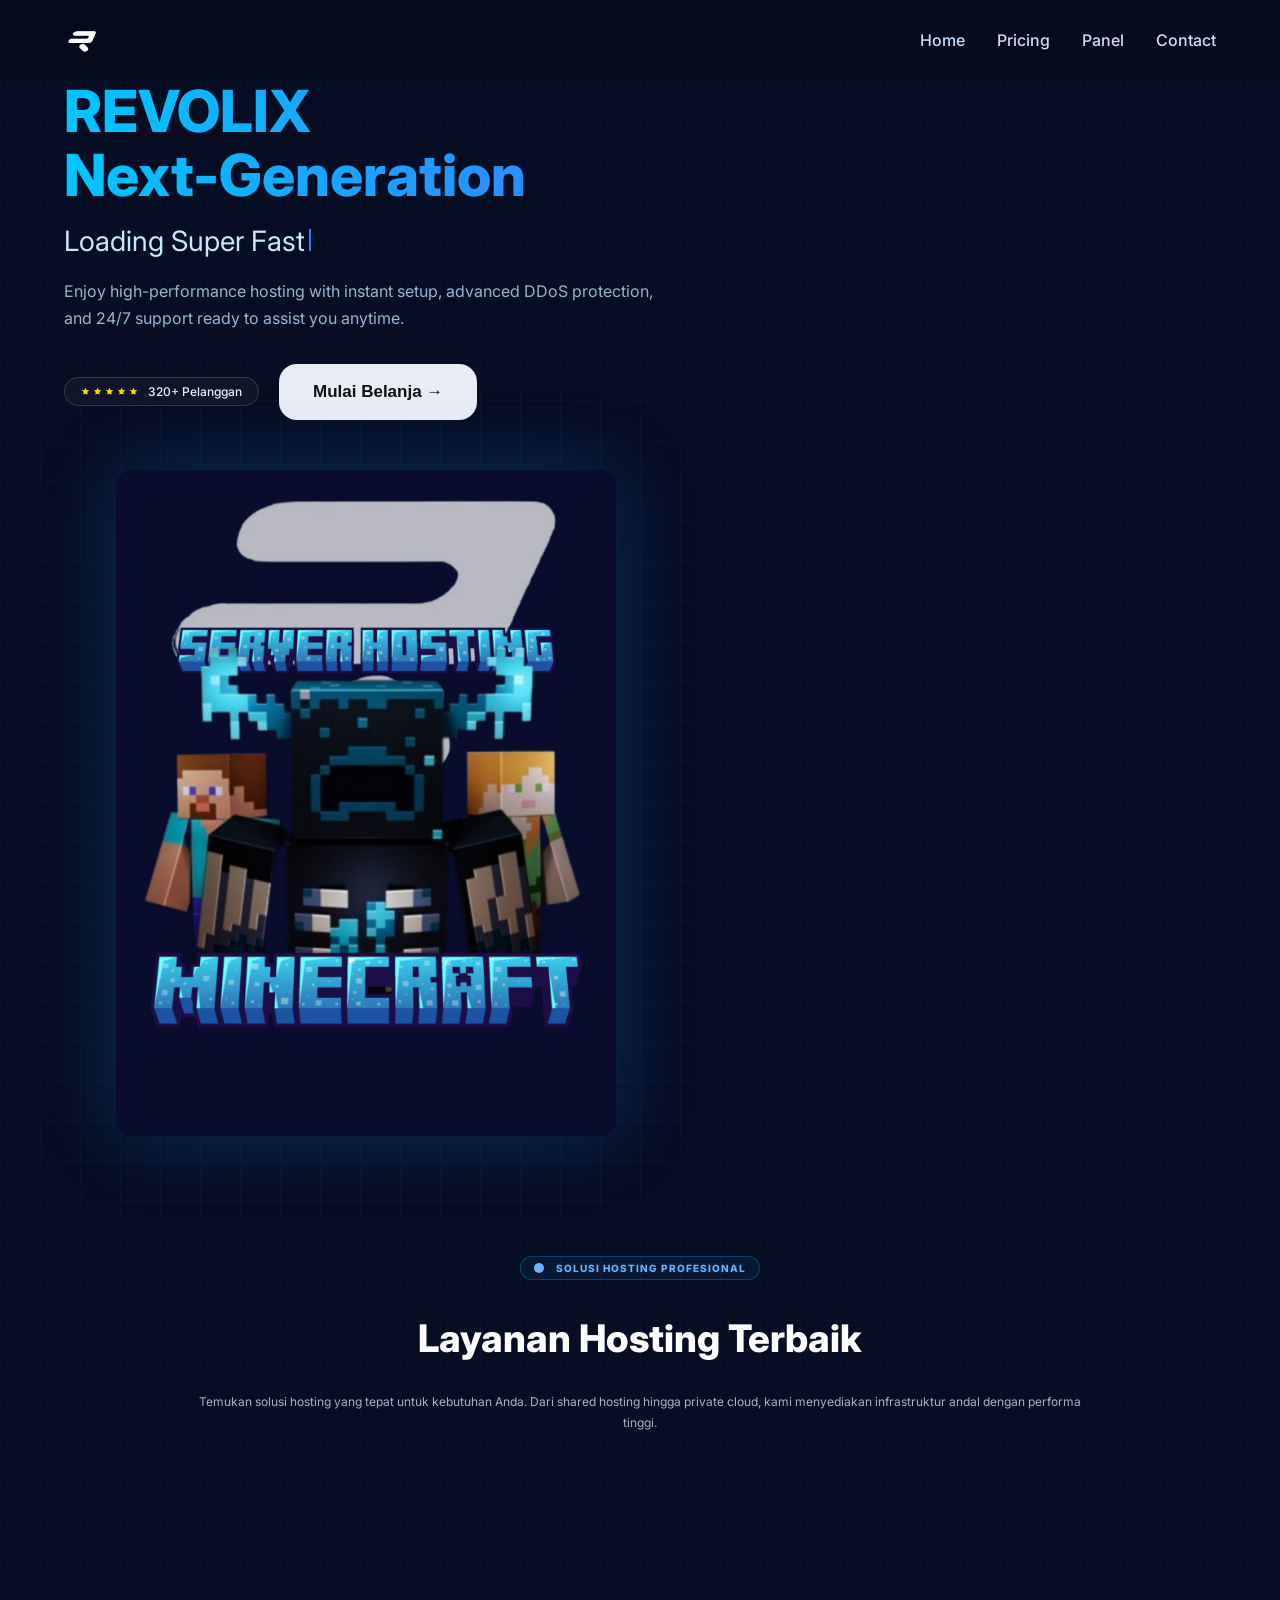
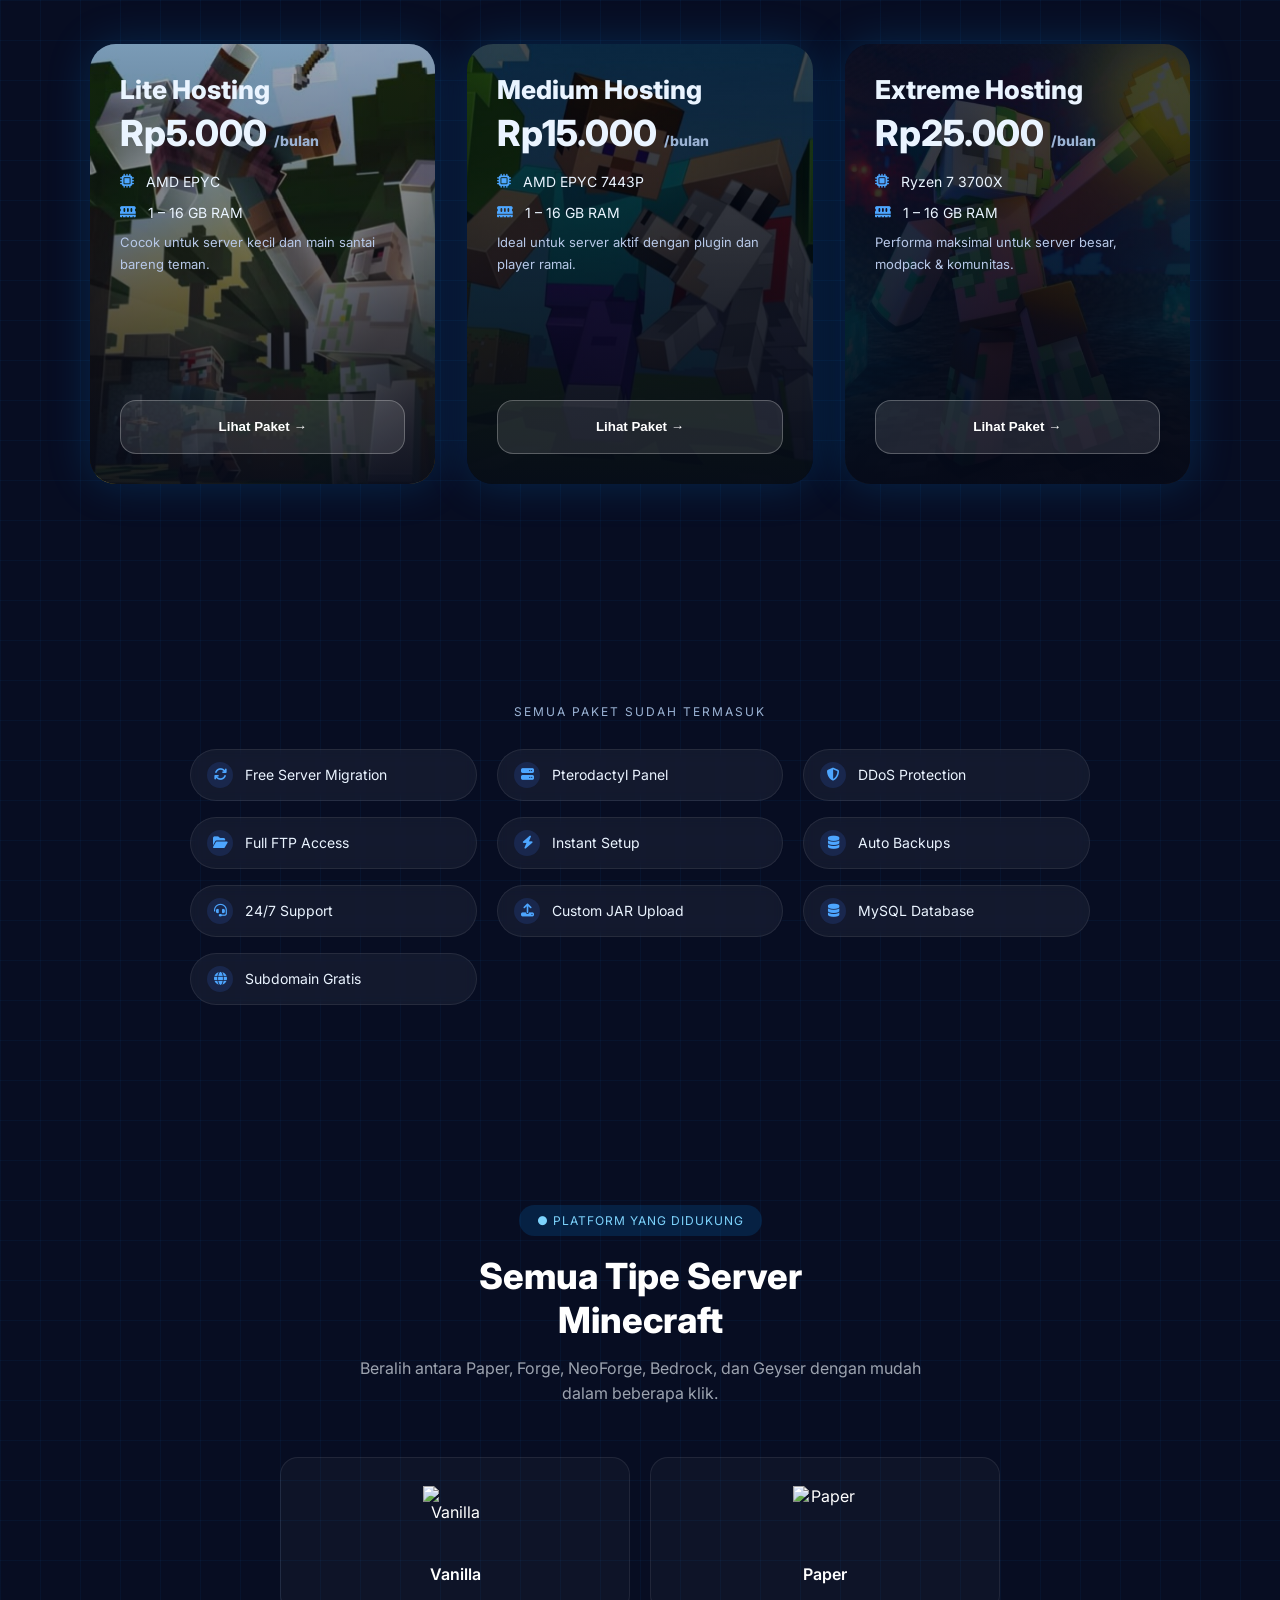
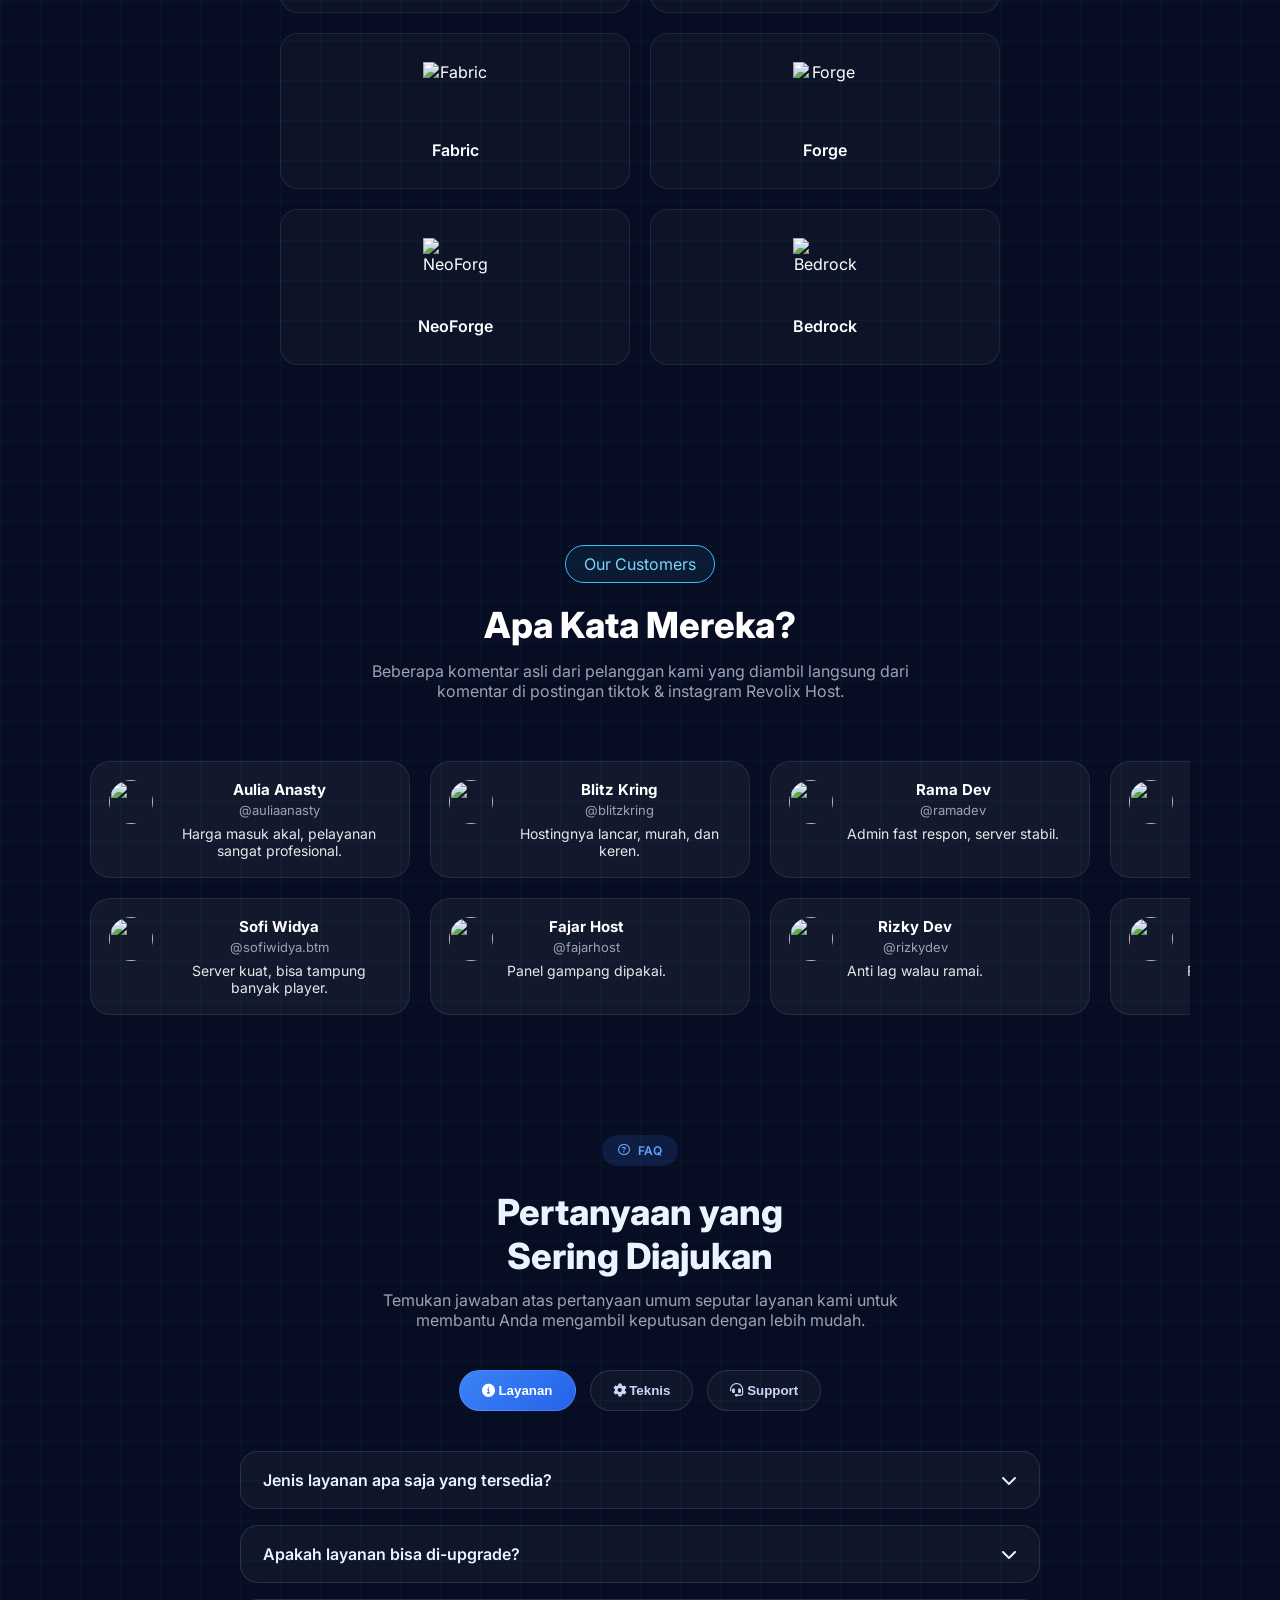
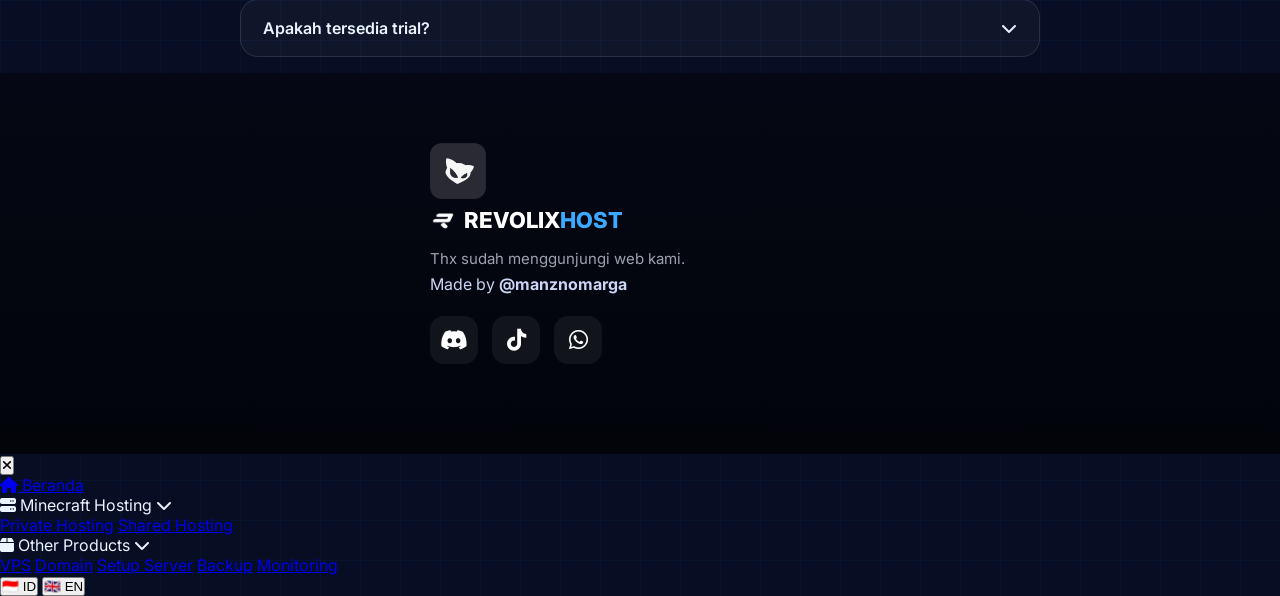
==== index.html @ 64a74cc3 "Rename lobby.html to index.html" ====
<!DOCTYPE html>
<html lang="en">
<head>
<meta charset="UTF-8">
<meta name="viewport" content="width=device-width, initial-scale=1.0">
<title>REVOLIX</title>

<link href="https://fonts.googleapis.com/css2?family=Inter:wght@400;600;700;800&display=swap" rel="stylesheet">

<link rel="stylesheet" href="https://cdnjs.cloudflare.com/ajax/libs/font-awesome/6.5.0/css/all.min.css">

<link rel="stylesheet" href="https://cdnjs.cloudflare.com/ajax/libs/font-awesome/6.5.0/css/all.min.css">

<style>
* { margin: 0; padding: 0; box-sizing: border-box; }

html, body {
    font-family: 'Inter', sans-serif;
    background-color: #070d22;
    background-image:
        linear-gradient(rgba(0,150,255,0.05) 1px, transparent 1px),
        linear-gradient(90deg, rgba(0,150,255,0.05) 1px, transparent 1px);
    background-size: 40px 40px;
    color: #eaf4ff;
    scroll-behavior: smooth;
}

/* HEADER */
header {
    position: fixed;
    top: 0;
    width: 100%;
    height: 80px;
    backdrop-filter: blur(12px);
    background: rgba(5, 10, 25, 0.6);
    display: flex;
    align-items: center;
    justify-content: center;
    z-index: 1000;
}

.nav-container {
    width: 90%;
    max-width: 1200px;
    display: flex;
    align-items: center;
    justify-content: space-between;
}

.logo {
    display: flex;
    align-items: center;
    gap: 12px;
    font-weight: 700;
    font-size: 20px;
}

.logo-icon {
    width: 36px;
    height: 36px;
    border-radius: 10px;
    background: linear-gradient(135deg, #00c6ff, #3a7bff);
    box-shadow: 0 0 18px rgba(0,150,255,0.35);
}

nav { display: flex; gap: 32px; align-items: center; }

nav a {
    text-decoration: none;
    color: #c7dfff;
    font-weight: 500;
    transition: 0.3s ease;
}

nav a:hover { color: #ffffff; }

.client-btn {
    padding: 10px 18px;
    border-radius: 10px;
    border: 1px solid rgba(0,150,255,0.4);
    background: rgba(0,0,0,0.3);
    color: #fff;
    cursor: pointer;
    transition: 0.3s ease;
}

.client-btn:hover {
    box-shadow: 0 0 15px rgba(0,150,255,0.4);
    transform: translateY(-2px);
}

/* HERO */
.hero {
    min-height: 100vh;
    display: flex;
    align-items: center;
    padding-top: 80px;
    position: relative;
    overflow: visible;
}

.hero-container {
    width: 90%;
    max-width: 1200px;
    margin: auto;
    display: grid;
    grid-template-columns: 1.1fr 1fr;
    align-items: center;
}

.hero-content { max-width: 650px; }

.hero-title {
    font-size: 58px;
    font-weight: 800;
    line-height: 1.1;
    background: linear-gradient(90deg, #00c6ff, #3a7bff);
    -webkit-background-clip: text;
    -webkit-text-fill-color: transparent;
    margin-bottom: 16px;
    position: relative;
}

.hero-title::after {
    content: "";
    position: absolute;
    top: 50%;
    left: 0;
    width: 300px;
    height: 120px;
    background: radial-gradient(circle, rgba(0,150,255,0.25), transparent 70%);
    transform: translateY(-50%);
    z-index: -1;
    filter: blur(40px);
}

.typing {
    font-size: 28px;
    margin-bottom: 20px;
    color: #cce6ff;
}

.cursor {
    display: inline-block;
    width: 2px;
    height: 22px;
    background: #3a7bff;
    margin-left: 4px;
    animation: blink 0.8s infinite;
}

@keyframes blink {
    0%,50%,100%{opacity:1;}
    25%,75%{opacity:0;}
}

.hero-desc {
    color: #9bb3d4;
    line-height: 1.7;
    margin-bottom: 32px;
}

.hero-buttons {
    display: flex;
    align-items: center;
    gap: 20px;
}

.rating-badge {
    display: flex;
    align-items: center;
    gap: 10px;
    padding: 6px 16px;
    border-radius: 999px;
    border: 1px solid rgba(255,255,255,0.15);
    background: rgba(255,255,255,0.04);
    backdrop-filter: blur(6px);
}

.stars {
    display: flex;
    gap: 3px;
}

.stars svg {
    width: 9px;
    height: 9px;
    fill: #FFD700;
}

.rating-badge span {
    font-size: 12px;
    font-weight: 500;
}

.shop-btn {
    height: 56px;
    padding: 0 34px;
    border-radius: 18px;
    border: none;
    font-size: 17px;
    font-weight: 600;
    background: #e9edf5;
    color: #111;
    cursor: pointer;
    transition: 0.3s ease;
}

.shop-btn:hover {
    transform: translateY(-4px);
    box-shadow: 0 0 30px rgba(0,150,255,0.35);
}

/* HERO BIG IMAGE */
.hero-big-image {
  margin-top: 50px;
  display: flex;
  justify-content: center;
  width: 100%;
}

.hero-big-image img {
  width: 100%;
  max-width: 500px;
  border-radius: 16px;
  box-shadow: 0 0 80px rgba(0,150,255,0.25);
  transition: 0.3s ease;
}

.hero-big-image img:hover {
  transform: translateY(-8px);
}

/* RESPONSIVE */
@media(max-width:992px){

    nav, .client-btn { display:none; }

    .hero-container { grid-template-columns:1fr; }

    .hero { padding:120px 0 80px 0; }

    .hero-content { padding:0 24px; }

    .hero-title { font-size:36px; }

    .typing { font-size:20px; }

    .hero-buttons {
        flex-direction: column;
        align-items: flex-start;
    }

    .shop-btn { width:100%; }
}

/* ===== SERVICES SECTION ===== */
.services {
  padding: 120px 20px;
  background: transparent;
  text-align: center;
}

.services-wrapper {
  max-width: 900px;
  margin: auto;
}

.services-badge {
  display: inline-flex;
  align-items: center;
  gap: 12px;
  padding: 5px 13px;
  border-radius: 999px;
  border: 1px solid rgba(0,150,255,0.35);
  background: rgba(0,150,255,0.08);
  color: #66b3ff;
  font-size: 10px;
  font-weight: 800;
  letter-spacing: 1px;
  margin-bottom: 35px;
}

.services-badge .dot {
  width: 10px;
  height: 10px;
  background: #66b3ff;
  border-radius: 50%;
}

.services-title {
  font-size: 38px;
  font-weight: 800;
  margin-bottom: 30px;
  color: #ffffff;
}

.services-desc {
  font-size: 12px;
  line-height: 1.8;
  color: #a7b3c9;
}

/* === SCROLL ANIMATION === */
.scroll-animate {
  opacity: 0;
  transform: translateY(50px);
  transition: all 0.9s cubic-bezier(0.22, 1, 0.36, 1);
}

.scroll-animate.show {
  opacity: 1;
  transform: translateY(0);
}

/* ===== HOSTING PACKAGES ===== */
.packages {
  padding: 90px 20px 140px;
}

.packages-grid {
  max-width: 1100px;
  margin: auto;
  display: grid;
  grid-template-columns: repeat(auto-fit, minmax(300px, 1fr));
  gap: 32px;
}

/* CARD */
.package-card {
  position: relative;
  height: 440px;
  border-radius: 26px;
  overflow: hidden;
  box-shadow: 0 0 45px rgba(0,150,255,.2);
}

/* BACKGROUND IMAGE */
.package-bg {
  position: absolute;
  inset: 0;
  background-size: cover;
  background-position: center;
  transform: scale(1.05);
}

/* DARK OVERLAY */
.package-bg::after {
  content: "";
  position: absolute;
  inset: 0;
  background: linear-gradient(
    to top,
    rgba(5,10,25,.95),
    rgba(5,10,25,.6),
    rgba(5,10,25,.3)
  );
}

/* CONTENT */
.package-content {
  position: relative;
  height: 100%;
  padding: 30px;
  display: flex;
  flex-direction: column;
  justify-content: space-between;
  backdrop-filter: none;
}

.package-title {
  font-size: 26px;
  font-weight: 800;
}

.package-price {
  font-size: 36px;
  font-weight: 800;
  margin: 6px 0;
}

.package-price span {
  font-size: 14px;
  color: #9bb3d4;
}

.package-spec {
  margin-top: 18px;
  display: flex;
  flex-direction: column;
  gap: 14px;
}

.spec-item {
  display: flex;
  align-items: center;
  gap: 12px;
  font-size: 14px;
}

.spec-item i {
  color: #4da6ff;
}

.package-desc {
  font-size: 13px;
  line-height: 1.7;
  color: #b7c8e8;
  margin-top: 10px;
}

/* BUTTON */
.package-btn {
  height: 54px;
  border-radius: 16px;
  border: 1px solid rgba(255,255,255,.25);
  background: rgba(255,255,255,.1);
  color: white;
  font-weight: 600;
  cursor: pointer;
  transition: .3s ease;
}

.package-btn:hover {
  background: white;
  color: #111;
}

/* BADGE */
.popular {
  position: absolute;
  top: 18px;
  right: 18px;
  background: #3a7bff;
  padding: 6px 16px;
  font-size: 11px;
  font-weight: 800;
  border-radius: 999px;
}

.extreme {
  background: linear-gradient(135deg,#ff3a3a,#ff7b00);
}

/* === MOST POPULAR STRIP === */
.popular-strip {
  position: absolute;
  top: 0;
  left: 0;
  width: 100%;
  height: 42px;
  background: linear-gradient(90deg, #3a7bff, #00c6ff);
  display: flex;
  align-items: center;
  justify-content: center;
  font-size: 12px;
  font-weight: 800;
  letter-spacing: 1px;
  color: #fff;
  z-index: 3;
}

/* ===== INCLUDED FEATURES ===== */
.included {
  padding: 80px 20px 120px;
  text-align: center;
}

.included-title {
  font-size: 12px;
  letter-spacing: 2px;
  color: #9bb3d4;
  margin-bottom: 30px;
}

.included-grid {
  max-width: 900px;
  margin: auto;
  display: grid;
  grid-template-columns: repeat(auto-fit, minmax(220px, 1fr));
  gap: 16px 20px;
}

/* ITEM */
.included-item {
  display: flex;
  align-items: center;
  gap: 12px;
  padding: 12px 16px;
  border-radius: 999px;
  background: rgba(255,255,255,0.05);
  border: 1px solid rgba(255,255,255,0.08);
  backdrop-filter: blur(6px);
  font-size: 14px;
  color: #eaf4ff;
}

/* ICON BULAT */
.included-icon {
  width: 26px;
  height: 26px;
  border-radius: 50%;
  background: rgba(58,123,255,0.15);
  display: flex;
  align-items: center;
  justify-content: center;
  flex-shrink: 0;
}

.included-icon i {
  font-size: 13px;
  color: #4da6ff;
}

.platform-section{
  padding:80px 20px;
  text-align:center;
  background: transparent;
  color:#fff;
}

.platform-badge{
  display:inline-block;
  padding:8px 18px;
  border-radius:999px;
  background:rgba(0,150,255,.15);
  color:#7dd3fc;
  font-size:12px;
  letter-spacing:1px;
  margin-bottom:18px;
}

.platform-section h2{
  font-size:36px;
  margin:0;
  font-weight:800;
}

.platform-desc{
  max-width:600px;
  margin:14px auto 50px;
  color:#9ca3af;
  line-height:1.6;
}

.platform-grid{
  display:grid;
  grid-template-columns:repeat(2,1fr);
  gap:20px;
  max-width:720px;
  margin:auto;
}

.platform-card{
  background:rgba(255,255,255,.03);
  border:1px solid rgba(255,255,255,.08);
  border-radius:18px;
  padding:28px 20px;
  display:flex;
  flex-direction:column;
  align-items:center;
  gap:14px;
  transition:.3s;
}

.platform-card:hover{
  transform:translateY(-6px);
  border-color:#38bdf8;
  box-shadow:0 0 30px rgba(56,189,248,.25);
}

.platform-card img{
  width:64px;
  height:64px;
  object-fit:contain;
  filter:grayscale(20%);
}

.platform-card span{
  font-weight:600;
  font-size:16px;
}

.testimonial{
  padding:100px 20px;
  text-align:center;
  color:#fff;
}

.container{
  max-width:1100px;
  margin:auto;
}

.badge.blue{
  display:inline-block;
  padding:8px 18px;
  border-radius:999px;
  border:1px solid #38bdf8;
  color:#7dd3fc;
  background:rgba(56,189,248,.08);
  margin-bottom:20px;
}

.testimonial h2{
  font-size:36px;
  font-weight:800;
}

.desc{
  max-width:600px;
  margin:14px auto 60px;
  color:#9ca3af;
}

.marquee{
  overflow:hidden;
  margin:20px 0;
}

.marquee-track{
  display:flex;
  gap:20px;
  width:max-content;
}

.review-card{
  display:flex;
  gap:14px;
  align-items:flex-start;
  padding:18px;
  width:320px;
  border-radius:20px;
  background:rgba(255,255,255,.05);
  border:1px solid rgba(255,255,255,.08);
}

.review-card img{
  width:44px;
  height:44px;
  border-radius:50%;
  object-fit:cover;
}

.review-card strong{
  display:block;
  font-size:15px;
}

.review-card span{
  font-size:13px;
  color:#9ca3af;
}

.review-card p{
  font-size:14px;
  margin-top:6px;
  color:#e5e7eb;
}

.marquee-left .marquee-track{
  animation:scroll-left 35s linear infinite;
}

.marquee-right .marquee-track{
  animation:scroll-right 35s linear infinite;
}

@keyframes scroll-left{
  from{transform:translateX(0);}
  to{transform:translateX(-50%);}
}

@keyframes scroll-right{
  from{transform:translateX(-50%);}
  to{transform:translateX(0);}
}

<style>
.faq-section{
  padding:120px 20px;
  background:radial-gradient(circle at top,#0b1020,#05060a);
  color:#fff;
}

.faq-container{
  max-width:800px;
  margin:auto;
  text-align:center;
}

.faq-badge{
  display:inline-flex;
  align-items:center;
  gap:8px;
  padding:8px 16px;
  border-radius:999px;
  background:rgba(59,130,246,.15);
  color:#60a5fa;
  font-weight:600;
  font-size:12px;
}

.faq-container h2{
  font-size:36px;
  font-weight:800;
  margin:24px 0 12px;
}

.faq-desc{
  color:#9ca3af;
  max-width:520px;
  margin:0 auto 40px;
}

.faq-tabs{
  display:flex;
  justify-content:center;
  gap:14px;
  margin-bottom:40px;
  flex-wrap:wrap;
}

.tab{
  padding:12px 22px;
  border-radius:999px;
  border:1px solid rgba(255,255,255,.12);
  background:rgba(255,255,255,.04);
  color:#cbd5f5;
  font-weight:600;
  cursor:pointer;
  transition:.3s;
}

.tab.active{
  background:linear-gradient(135deg,#3b82f6,#2563eb);
  color:#fff;
}

.faq-item{
  background:rgba(255,255,255,.04);
  border:1px solid rgba(255,255,255,.1);
  border-radius:18px;
  margin-bottom:16px;
  overflow:hidden;
  text-align:left;
}

.faq-question{
  padding:18px 22px;
  display:flex;
  justify-content:space-between;
  align-items:center;
  cursor:pointer;
  font-weight:600;
}

.faq-question i{
  transition:.3s;
}

.faq-item.active i{
  transform:rotate(180deg);
}

.faq-answer{
  max-height:0;
  overflow:hidden;
  transition:max-height .4s ease;
}

.faq-answer p{
  padding:0 22px 20px;
  color:#9ca3af;
  line-height:1.7;
}

.footer{
  background:linear-gradient(180deg,#050814,#02040a);
  padding:70px 20px 90px;
}

/* ISI SAJA, BUKAN CARD */
.footer-content{
  max-width:420px;
  margin:auto;
}

/* BRAND */
.footer-brand{
  display:flex;
  flex-direction:column; /* KUNCI */
  align-items:flex-start;
  gap:8px;
}

.logo-big{
  width:56px;
  height:56px;
  border-radius:12px;
  object-fit:cover;
}

.brand-text{
  display:flex;
  align-items:center;
  gap:8px;
  font-size:22px;
  font-weight:800;
  color:#fff;
}

.logo-small{
  width:26px;
  height:26px;
}

.brand-text .blue{
  color:#3aa9ff;
}

/* TEXT */
.footer-desc{
  margin-top:16px;
  font-size:15px;
  color:#9ca3af;
}

.footer-made{
  margin-top:6px;
  color:#cbd5f5;
}

/* ICON */
.footer-social{
  margin-top:22px;
  display:flex;
  gap:14px;
}

.footer-social a{
  width:48px;
  height:48px;
  border-radius:14px;
  background:rgba(255,255,255,.06);
  display:flex;
  align-items:center;
  justify-content:center;
  font-size:22px;
  color:#fff;
  text-decoration:none;
}

.logo {
  display: flex;
  align-items: center;
}

.logo-img {
  height: 36px;      /* UKURAN AMAN */
  width: auto;       /* BIAR GAK MELEBAR */
  max-width: 120px;  /* BATAS MAX */
  object-fit: contain;
}

/* ===== HAMBURGER ===== */
.hamburger-btn{
  display:none;
  width:26px;
  cursor:pointer;
}

.hamburger-btn span{
  display:block;
  height:3px;
  background:#eaf4ff;
  margin:5px 0;
  border-radius:2px;
}

/* ===== MOBILE MENU ===== */
.mobile-menu{
  position:fixed;
  top:0;
  right:-100%;
  width:80%;
  height:100vh;
  background:#070814;
  padding:90px 24px;
  transition:.3s ease;
  z-index:9999;
}

.mobile-menu.active{
  right:0;
}

.mobile-menu a{
  display:block;
  margin:16px 0;
  text-decoration:none;
  color:#eaf4ff;
  font-weight:500;
}

/* GROUP */
.menu-group{
  margin-top:22px;
}

.menu-title{
  display:flex;
  justify-content:space-between;
  align-items:center;
  font-weight:600;
  cursor:pointer;
}

.arrow{
  font-size:12px;
  transition:.3s;
}

/* SUBMENU */
.submenu{
  max-height:0;
  overflow:hidden;
  margin-left:12px;
  transition:.3s ease;
}

.submenu.active{
  max-height:200px;
}

.menu-title.toggle.active .arrow{
  transform:rotate(180deg);
}

/* ===== RESPONSIVE ===== */
@media (max-width:992px){
  nav{
    display:none;
  }
  .hamburger-btn{
    display:block;
  }
}
</style>
</head>

<body>

<header>
  <div class="nav-container">

    <div class="logo">
      <img src="logo-kanan.png" alt="REVOLIX Logo" class="logo-img">
    </div>

    <nav>
      <a href="lobby.html">Home</a>
      <a href="#pricing">Pricing</a>
      <a href="panel.html">Panel</a>
      <a href="support.html">Contact</a>
    </nav>

    <!-- HAMBURGER -->
    <div class="hamburger-btn" id="hamburgerBtn">
      <span></span>
      <span></span>
      <span></span>
    </div>

  </div>
</header>
<div class="mobile-menu" id="mobileMenu">

  <a href="lobby.html">Beranda</a>

  <div class="menu-group">
    <div class="menu-title toggle">
      Minecraft Hosting
      <span class="arrow">▼</span>
    </div>
    <div class="submenu">
      <a href="lobby.html#private">Private Hosting</a>
      <a href="lobby.html#shared">Shared Hosting</a>
    </div>
  </div>

  <div class="menu-group">
    <div class="menu-title">Other Products</div>
    <a href="vps.html">VPS</a>
    <a href="domain.html">Domain</a>
    <a href="setup.html">Setup Server</a>
    <a href="panel.html">Game Panel</a>
    <a href="support.html">Support</a>
  </div>

</div>

<section class="hero">
<div class="hero-container">
<div class="hero-content">

<h1 class="hero-title">
REVOLIX<br>Next-Generation
</h1>

<div class="typing">
Lo<span id="typed"></span><span class="cursor"></span>
</div>

<p class="hero-desc">
Enjoy high-performance hosting with instant setup,
advanced DDoS protection, and 24/7 support ready
to assist you anytime.
</p>

<div class="hero-buttons">

<div class="rating-badge">
<div class="stars">
<svg viewBox="0 0 24 24"><path d="M12 2l2.9 6.3 6.9.6-5.2 4.5 1.6 6.8L12 17.8 5.8 20.2l1.6-6.8-5.2-4.5 6.9-.6z"/></svg>
<svg viewBox="0 0 24 24"><path d="M12 2l2.9 6.3 6.9.6-5.2 4.5 1.6 6.8L12 17.8 5.8 20.2l1.6-6.8-5.2-4.5 6.9-.6z"/></svg>
<svg viewBox="0 0 24 24"><path d="M12 2l2.9 6.3 6.9.6-5.2 4.5 1.6 6.8L12 17.8 5.8 20.2l1.6-6.8-5.2-4.5 6.9-.6z"/></svg>
<svg viewBox="0 0 24 24"><path d="M12 2l2.9 6.3 6.9.6-5.2 4.5 1.6 6.8L12 17.8 5.8 20.2l1.6-6.8-5.2-4.5 6.9-.6z"/></svg>
<svg viewBox="0 0 24 24"><path d="M12 2l2.9 6.3 6.9.6-5.2 4.5 1.6 6.8L12 17.8 5.8 20.2l1.6-6.8-5.2-4.5 6.9-.6z"/></svg>
</div>
<span>320+ Pelanggan</span>
</div>

<button class="shop-btn">Mulai Belanja →</button>

</div> <!-- tutup hero-buttons -->

<div class="hero-big-image scroll-animate">
  <img src="poster.jpg" alt="Server Hosting">
</div>

</div>
</div>
</section>

<section class="services scroll-animate">
  <div class="services-wrapper">

    <div class="services-badge">
      <span class="dot"></span>
      SOLUSI HOSTING PROFESIONAL
    </div>

    <h2 class="services-title scroll-animate">
      Layanan Hosting Terbaik
    </h2>

    <p class="services-desc scroll-animate">
      Temukan solusi hosting yang tepat untuk kebutuhan Anda. 
      Dari shared hosting hingga private cloud, kami menyediakan 
      infrastruktur andal dengan performa tinggi.
    </p>

  </div>
</section>
<section class="packages scroll-animate">
  <div class="packages-grid">

    <!-- LITE HOSTING -->
    <div class="package-card">
      <div class="package-bg" style="background-image:url('minecraft-lite.jpg')"></div>

      <div class="package-content">
        <div>
          <h3 class="package-title">Lite Hosting</h3>
          <div class="package-price">Rp5.000 <span>/bulan</span></div>

          <div class="package-spec">
            <div class="spec-item">
              <i class="fa-solid fa-microchip"></i> AMD EPYC
            </div>
            <div class="spec-item">
              <i class="fa-solid fa-memory"></i> 1 – 16 GB RAM
            </div>
          </div>

          <p class="package-desc">
            Cocok untuk server kecil dan main santai bareng teman.
          </p>
        </div>

        <button class="package-btn" onclick="location.href='paket-lite.html'">
          Lihat Paket →
        </button>
      </div>
    </div>

    <!-- MEDIUM HOSTING -->
    <div class="package-card">
      
      <span class="popular">MOST POPULAR</span>
      <div class="package-bg" style="background-image:url('minecraft-medium.jpg')"></div>

      <div class="package-content">
        <div>
          <h3 class="package-title">Medium Hosting</h3>
          <div class="package-price">Rp15.000 <span>/bulan</span></div>

          <div class="package-spec">
            <div class="spec-item">
              <i class="fa-solid fa-microchip"></i> AMD EPYC 7443P
            </div>
            <div class="spec-item">
              <i class="fa-solid fa-memory"></i> 1 – 16 GB RAM
            </div>
          </div>

          <p class="package-desc">
            Ideal untuk server aktif dengan plugin dan player ramai.
          </p>
        </div>

        <button class="package-btn" onclick="location.href='paket-medium.html'">
          Lihat Paket →
        </button>
      </div>
    </div>

    <!-- EXTREME HOSTING -->
    <div class="package-card">
      <span class="popular extreme">EXTREME</span>
      <div class="package-bg" style="background-image:url('minecraft-extreme.jpg')"></div>

      <div class="package-content">
        <div>
          <h3 class="package-title">Extreme Hosting</h3>
          <div class="package-price">Rp25.000 <span>/bulan</span></div>

          <div class="package-spec">
            <div class="spec-item">
              <i class="fa-solid fa-microchip"></i> Ryzen 7 3700X
            </div>
            <div class="spec-item">
              <i class="fa-solid fa-memory"></i> 1 – 16 GB RAM
            </div>
          </div>

          <p class="package-desc">
            Performa maksimal untuk server besar, modpack & komunitas.
          </p>
        </div>

        <button class="package-btn" onclick="location.href='paket-extreme.html'">
          Lihat Paket →
        </button>
      </div>
    </div>

  </div>
</section>
<section class="included scroll-animate">

  <div class="included-title">
    SEMUA PAKET SUDAH TERMASUK
  </div>

  <div class="included-grid">

    <div class="included-item">
      <div class="included-icon">
        <i class="fa-solid fa-arrows-rotate"></i>
      </div>
      Free Server Migration
    </div>

    <div class="included-item">
      <div class="included-icon">
        <i class="fa-solid fa-server"></i>
      </div>
      Pterodactyl Panel
    </div>

    <div class="included-item">
      <div class="included-icon">
        <i class="fa-solid fa-shield-halved"></i>
      </div>
      DDoS Protection
    </div>

    <div class="included-item">
      <div class="included-icon">
        <i class="fa-solid fa-folder-open"></i>
      </div>
      Full FTP Access
    </div>

    <div class="included-item">
      <div class="included-icon">
        <i class="fa-solid fa-bolt"></i>
      </div>
      Instant Setup
    </div>

    <div class="included-item">
      <div class="included-icon">
        <i class="fa-solid fa-database"></i>
      </div>
      Auto Backups
    </div>

    <div class="included-item">
      <div class="included-icon">
        <i class="fa-solid fa-headset"></i>
      </div>
      24/7 Support
    </div>

    <div class="included-item">
      <div class="included-icon">
        <i class="fa-solid fa-upload"></i>
      </div>
      Custom JAR Upload
    </div>

    <div class="included-item">
      <div class="included-icon">
        <i class="fa-solid fa-database"></i>
      </div>
      MySQL Database
    </div>

    <div class="included-item">
      <div class="included-icon">
        <i class="fa-solid fa-globe"></i>
      </div>
      Subdomain Gratis
    </div>

  </div>
</section>
<script>
// ===== TYPING =====
const words=["ading Super Fast","ading Secure Servers","ading Without Limits"];
let i=0,j=0,currentWord="",isDeleting=false;
const typed=document.getElementById("typed");
function type(){
currentWord=words[i];
if(!isDeleting){
typed.textContent=currentWord.slice(0,j++);
if(j>currentWord.length){setTimeout(()=>isDeleting=true,1500);}
}else{
typed.textContent=currentWord.slice(0,j--);
if(j===0){isDeleting=false;i=(i+1)%words.length;}
}
setTimeout(type,isDeleting?40:70);
}
type();
</script>

<script>
// ===== HAMBURGER =====
const hamburger = document.getElementById("hamburger");
const nav = document.querySelector("nav");
hamburger.addEventListener("click", function() {
  nav.classList.toggle("active");
});
</script>

<script>
// ===== SCROLL ANIMATION =====
const scrollElements = document.querySelectorAll(".scroll-animate");

const observer = new IntersectionObserver((entries) => {
  entries.forEach(entry => {
    if (entry.isIntersecting) {
      entry.target.classList.add("show");
    }
  });
}, {
  threshold: 0.15
});

scrollElements.forEach(el => {
  observer.observe(el);
});
</script>
<section class="platform-section">
  <div class="platform-badge">● PLATFORM YANG DIDUKUNG</div>

  <h2>Semua Tipe Server<br>Minecraft</h2>
  <p class="platform-desc">
    Beralih antara Paper, Forge, NeoForge, Bedrock,
    dan Geyser dengan mudah dalam beberapa klik.
  </p>

  <div class="platform-grid">
    <div class="platform-card">
      <img src="img/vanilla.png" alt="Vanilla">
      <span>Vanilla</span>
    </div>

    <div class="platform-card">
      <img src="img/paper.png" alt="Paper">
      <span>Paper</span>
    </div>

    <div class="platform-card">
      <img src="img/fabric.png" alt="Fabric">
      <span>Fabric</span>
    </div>

    <div class="platform-card">
      <img src="img/forge.png" alt="Forge">
      <span>Forge</span>
    </div>

    <div class="platform-card">
      <img src="img/neoforge.png" alt="NeoForge">
      <span>NeoForge</span>
    </div>

    <div class="platform-card">
      <img src="img/bedrock.png" alt="Bedrock">
      <span>Bedrock</span>
    </div>
  </div>
</section>
<section class="testimonial">
  <div class="container">

    <span class="badge blue">Our Customers</span>

    <h2>Apa Kata Mereka?</h2>
    <p class="desc">
      Beberapa komentar asli dari pelanggan kami yang diambil langsung dari
      komentar di postingan tiktok & instagram Revolix Host.
    </p>

    <!-- BARIS ATAS -->
    <div class="marquee marquee-left">
      <div class="marquee-track">

        <div class="review-card">
          <img src="img/user1.jpg" alt="">
          <div>
            <strong>Aulia Anasty</strong>
            <span>@auliaanasty</span>
            <p>Harga masuk akal, pelayanan sangat profesional.</p>
          </div>
        </div>

        <div class="review-card">
          <img src="img/user2.jpg" alt="">
          <div>
            <strong>Blitz Kring</strong>
            <span>@blitzkring</span>
            <p>Hostingnya lancar, murah, dan keren.</p>
          </div>
        </div>

        <div class="review-card">
          <img src="img/user3.jpg" alt="">
          <div>
            <strong>Rama Dev</strong>
            <span>@ramadev</span>
            <p>Admin fast respon, server stabil.</p>
          </div>
        </div>

        <div class="review-card">
          <img src="img/user4.jpg" alt="">
          <div>
            <strong>Naufal MC</strong>
            <span>@naufalmc</span>
            <p>Cocok buat server Minecraft besar.</p>
          </div>
        </div>

        <!-- DUPLIKAT -->
        <div class="review-card">…</div>
        <div class="review-card">…</div>
        <div class="review-card">…</div>
        <div class="review-card">…</div>

      </div>
    </div>

    <!-- BARIS BAWAH -->
    <div class="marquee marquee-right">
      <div class="marquee-track">

        <div class="review-card">
          <img src="img/user5.jpg" alt="">
          <div>
            <strong>Sofi Widya</strong>
            <span>@sofiwidya.btm</span>
            <p>Server kuat, bisa tampung banyak player.</p>
          </div>
        </div>

        <div class="review-card">
          <img src="img/user6.jpg" alt="">
          <div>
            <strong>Fajar Host</strong>
            <span>@fajarhost</span>
            <p>Panel gampang dipakai.</p>
          </div>
        </div>

        <div class="review-card">
          <img src="img/user7.jpg" alt="">
          <div>
            <strong>Rizky Dev</strong>
            <span>@rizkydev</span>
            <p>Anti lag walau ramai.</p>
          </div>
        </div>

        <div class="review-card">
          <img src="img/user8.jpg" alt="">
          <div>
            <strong>Andra MC</strong>
            <span>@andramc</span>
            <p>Recommended banget.</p>
          </div>
        </div>

        <!-- DUPLIKAT -->
        <div class="review-card">…</div>
        <div class="review-card">…</div>
        <div class="review-card">…</div>
        <div class="review-card">…</div>

      </div>
    </div>

  </div>
</section>
<section class="faq-section">
  <div class="faq-container">

    <div class="faq-badge">
      <i class="fa-regular fa-circle-question"></i> FAQ
    </div>

    <h2>Pertanyaan yang<br>Sering Diajukan</h2>

    <p class="faq-desc">
      Temukan jawaban atas pertanyaan umum seputar layanan kami
      untuk membantu Anda mengambil keputusan dengan lebih mudah.
    </p>

    <!-- TABS -->
    <div class="faq-tabs">
      <button class="tab active" data-tab="layanan">
        <i class="fa-solid fa-circle-info"></i> Layanan
      </button>
      <button class="tab" data-tab="teknis">
        <i class="fa-solid fa-gear"></i> Teknis
      </button>
      <button class="tab" data-tab="support">
        <i class="fa-solid fa-headset"></i> Support
      </button>
    </div>

    <!-- FAQ LIST -->
    <div class="faq-list" id="faqList"></div>

  </div>
</section>
<script>
const data = {
  layanan: [
    {
      q: "Jenis layanan apa saja yang tersedia?",
      a: "Kami menyediakan Web Hosting, VPS, Private Cloud, dan Dedicated Server dengan performa tinggi."
    },
    {
      q: "Apakah layanan bisa di-upgrade?",
      a: "Ya, semua layanan dapat di-upgrade kapan saja tanpa kehilangan data."
    },
    {
      q: "Apakah tersedia trial?",
      a: "Beberapa layanan menyediakan trial atau garansi refund sesuai ketentuan."
    }
  ],
  teknis: [
    {
      q: "Panel apa yang digunakan?",
      a: "Kami menggunakan panel modern yang mudah digunakan dan stabil."
    },
    {
      q: "Apakah tersedia proteksi DDoS?",
      a: "Ya, semua server dilengkapi proteksi DDoS berlapis."
    },
    {
      q: "Bisa upload custom file?",
      a: "Tentu, Anda mendapatkan akses penuh sesuai layanan."
    }
  ],
  support: [
    {
      q: "Apakah support 24 jam?",
      a: "Ya, tim support kami siap membantu 24/7."
    },
    {
      q: "Melalui apa support diberikan?",
      a: "Support tersedia melalui tiket, chat, dan email."
    },
    {
      q: "Berapa lama respon support?",
      a: "Rata-rata respon kami kurang dari 15 menit."
    }
  ]
};

const faqList = document.getElementById("faqList");
const tabs = document.querySelectorAll(".tab");

function renderFAQ(type){
  faqList.innerHTML = "";
  data[type].forEach(item=>{
    faqList.innerHTML += `
      <div class="faq-item">
        <div class="faq-question">
          ${item.q}
          <i class="fa-solid fa-chevron-down"></i>
        </div>
        <div class="faq-answer">
          <p>${item.a}</p>
        </div>
      </div>
    `;
  });

  document.querySelectorAll(".faq-question").forEach(q=>{
    q.onclick = ()=>{
      const item = q.parentElement;
      item.classList.toggle("active");
      const ans = item.querySelector(".faq-answer");
      ans.style.maxHeight = ans.style.maxHeight ? null : ans.scrollHeight+"px";
    };
  });
}

tabs.forEach(tab=>{
  tab.onclick = ()=>{
    tabs.forEach(t=>t.classList.remove("active"));
    tab.classList.add("active");
    renderFAQ(tab.dataset.tab);
  };
});

renderFAQ("layanan");
</script>
<footer class="footer">
  <div class="footer-content">

    <div class="footer-brand">
      <img src="logo-besar.png" class="logo-big">
      <div class="brand-text">
        <img src="logo-kecil.png" class="logo-small">
        <span>REVOLIX<span class="blue">HOST</span></span>
      </div>
    </div>

    <p class="footer-desc">Thx sudah menggunjungi web kami.</p>
    <p class="footer-made">Made by <strong>@manznomarga</strong></p>

    <div class="footer-social">
      <a href="https://discord.gg/YJnR5jQazt" target="_blank">
        <i class="fa-brands fa-discord"></i>
      </a>
      <a href="https://tiktok.com/@revolix.com" target="_blank">
        <i class="fa-brands fa-tiktok"></i>
      </a>
      <a href="https://wa.me/6287745935987" target="_blank">
        <i class="fa-brands fa-whatsapp"></i>
      </a>
    </div>

  </div>
</footer>
<!-- HAMBURGER ICON -->
<button class="hamburger-btn" id="openMenu">
  <i class="fa-solid fa-bars"></i>
</button>

<!-- OVERLAY MENU -->
<div class="menu-overlay" id="menuOverlay">
  <div class="menu-panel">

    <button class="close-menu" id="closeMenu">
      <i class="fa-solid fa-xmark"></i>
    </button>

    <ul class="menu-list">
      <li><a href="lobby.html"><i class="fa-solid fa-house"></i> Beranda</a></li>

      <li class="menu-dropdown">
        <div class="dropdown-header">
          <i class="fa-solid fa-server"></i> Minecraft Hosting
          <i class="fa-solid fa-chevron-down"></i>
        </div>
        <div class="dropdown-body">
          <a href="#">Private Hosting</a>
          <a href="#">Shared Hosting</a>
        </div>
      </li>

      <li class="menu-dropdown">
        <div class="dropdown-header">
          <i class="fa-solid fa-box"></i> Other Products
          <i class="fa-solid fa-chevron-down"></i>
        </div>
        <div class="dropdown-body">
          <a href="#">VPS</a>
          <a href="#">Domain</a>
          <a href="#">Setup Server</a>
          <a href="#">Backup</a>
          <a href="#">Monitoring</a>
        </div>
      </li>
    </ul>

    <div class="lang-switch">
      <button>🇮🇩 ID</button>
      <button>🇬🇧 EN</button>
    </div>

  </div>
</div>
<script>
document.addEventListener("DOMContentLoaded", () => {

  const hamburger = document.getElementById("hamburgerBtn");
  const mobileMenu = document.getElementById("mobileMenu");
  const toggle = document.querySelector(".menu-title.toggle");

  hamburger.addEventListener("click", () => {
    mobileMenu.classList.toggle("active");
  });

  toggle.addEventListener("click", () => {
    toggle.classList.toggle("active");
    toggle.nextElementSibling.classList.toggle("active");
  });

  document.querySelectorAll(".mobile-menu a").forEach(link=>{
    link.addEventListener("click", () => {
      mobileMenu.classList.remove("active");
    });
  });

});
</script>
</body>
</html>
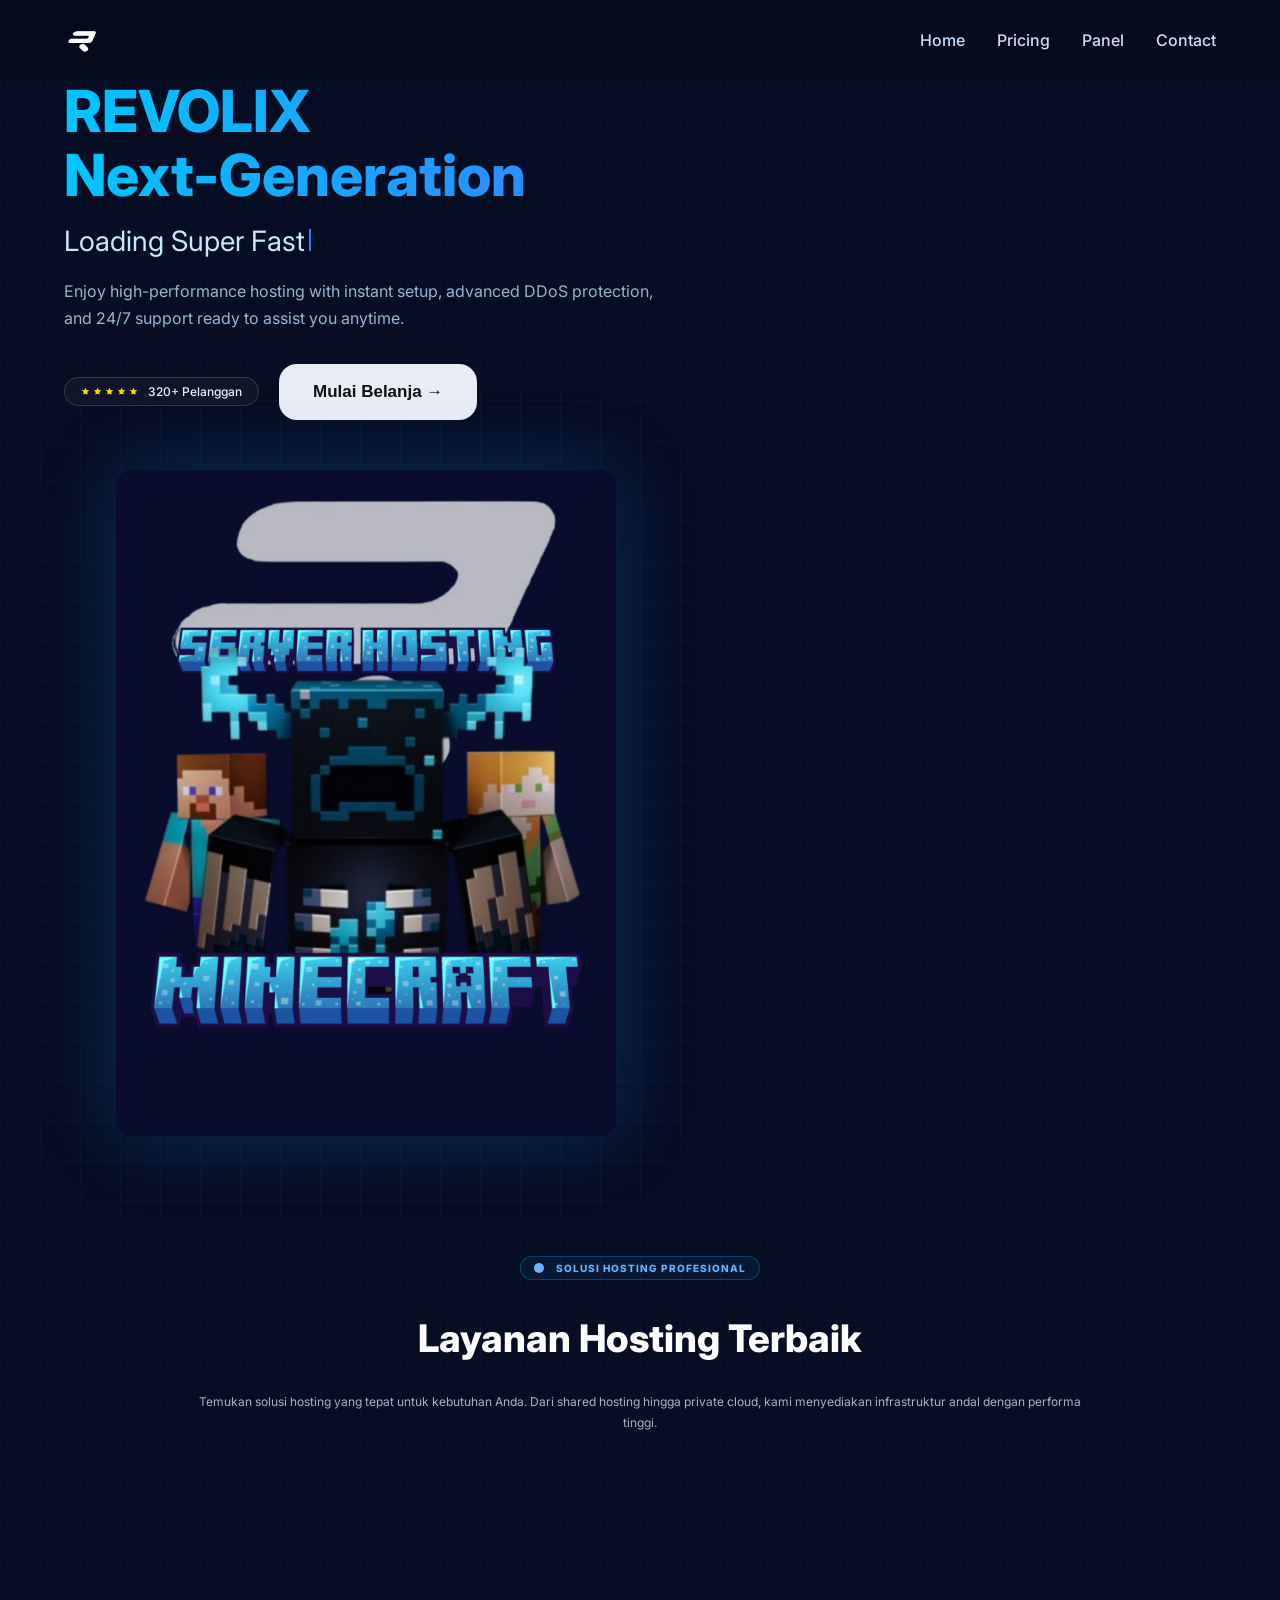
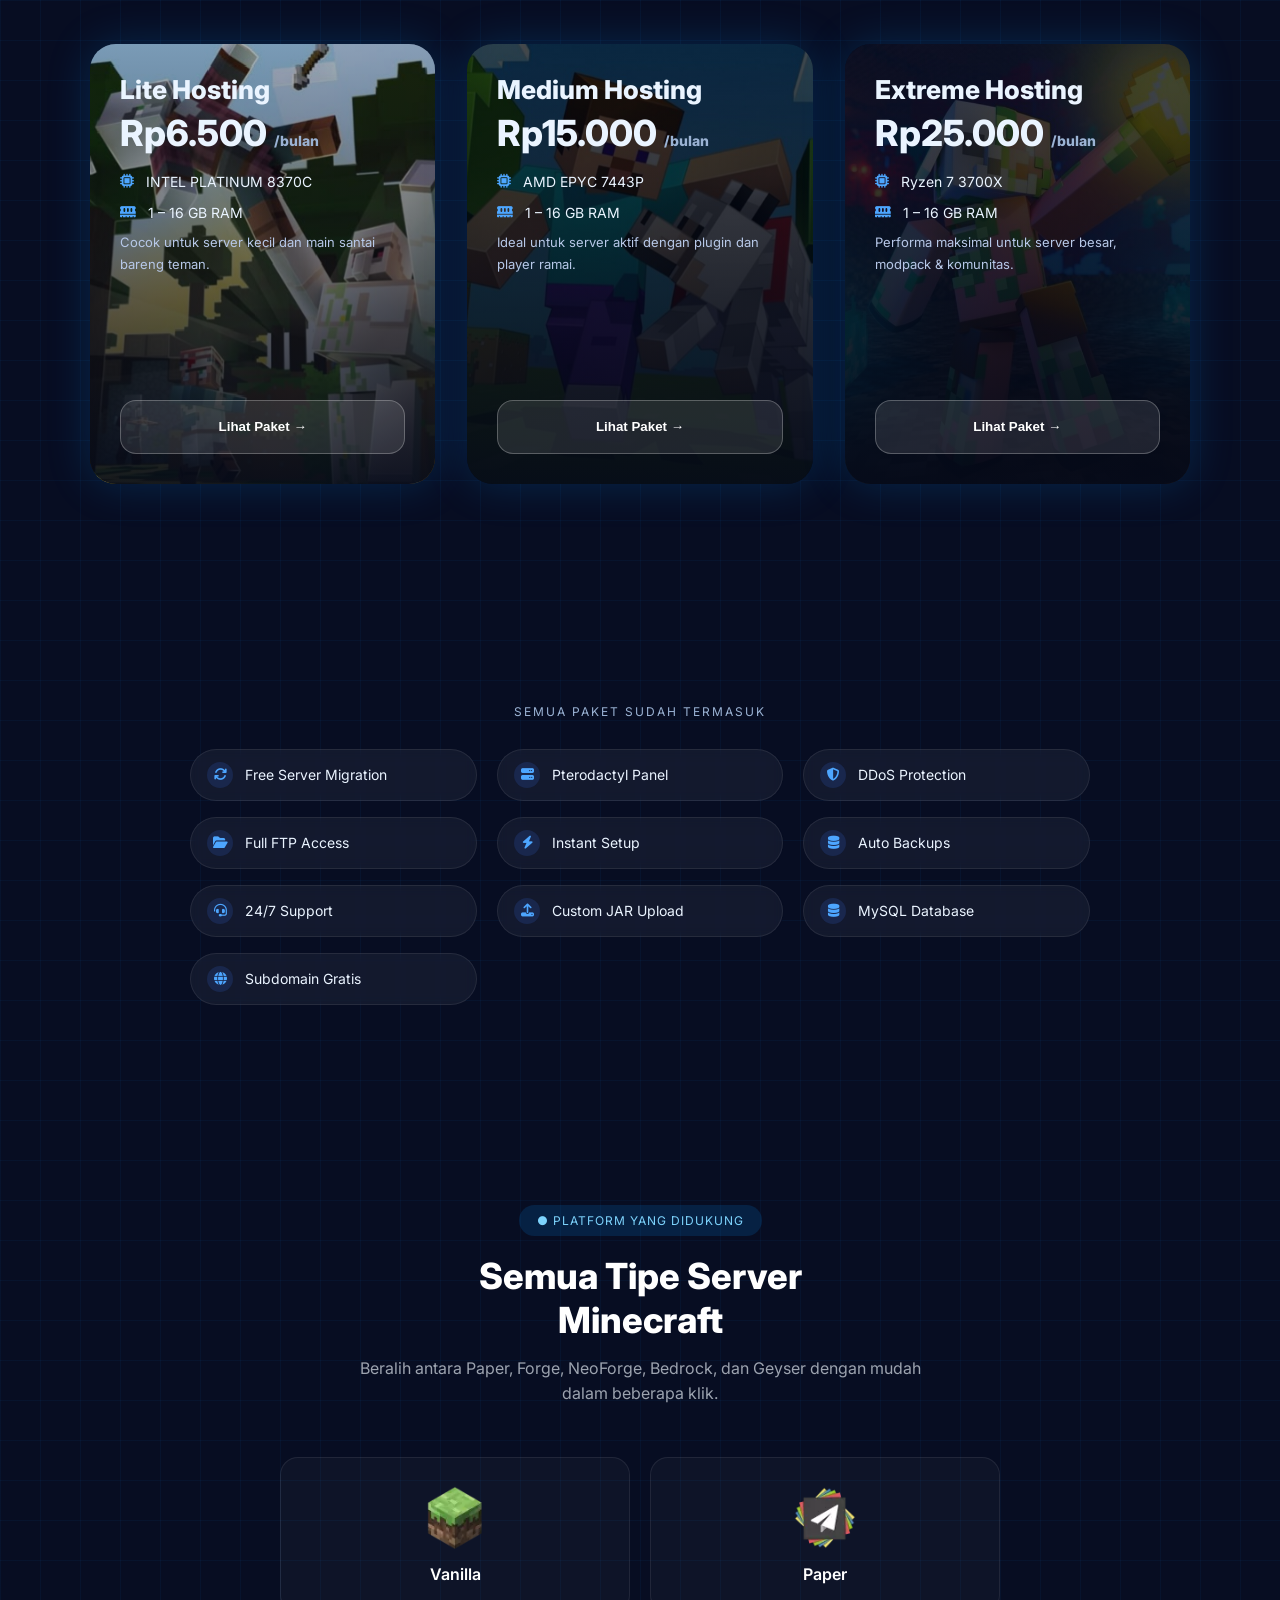
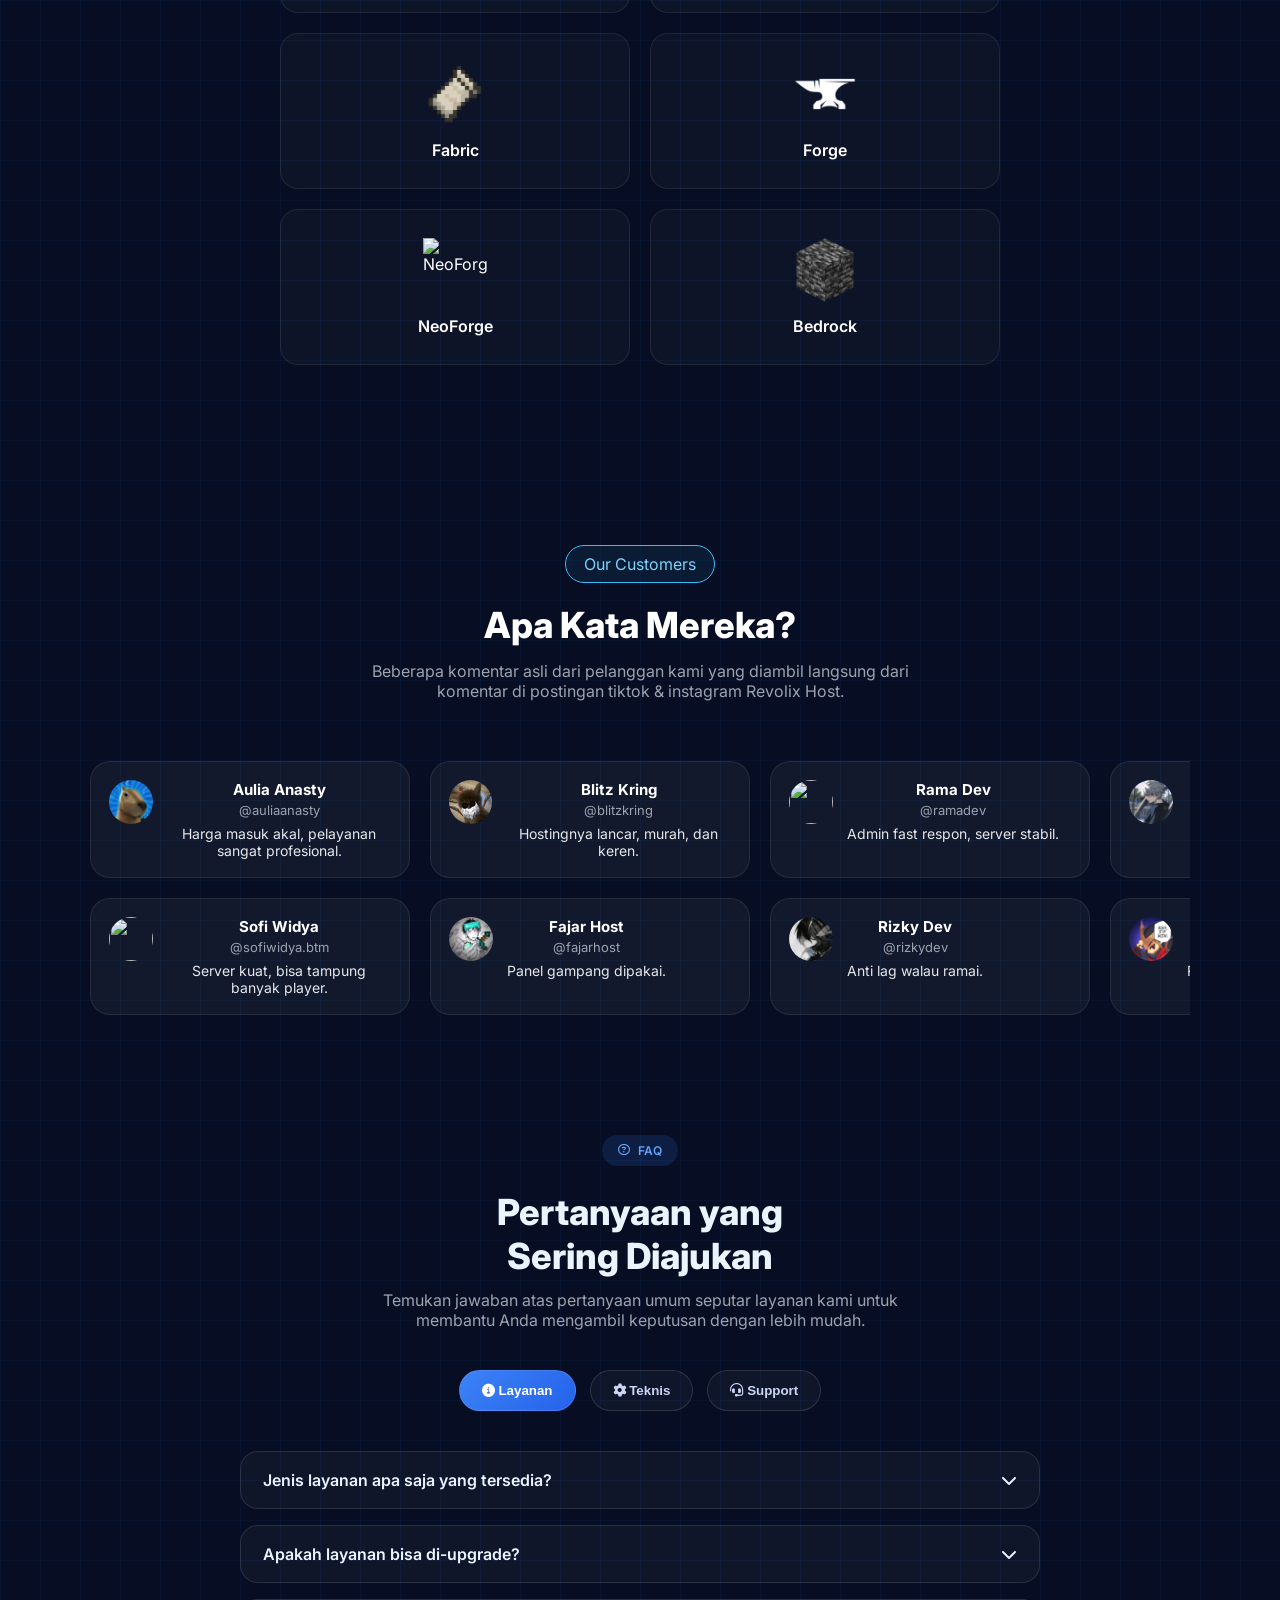
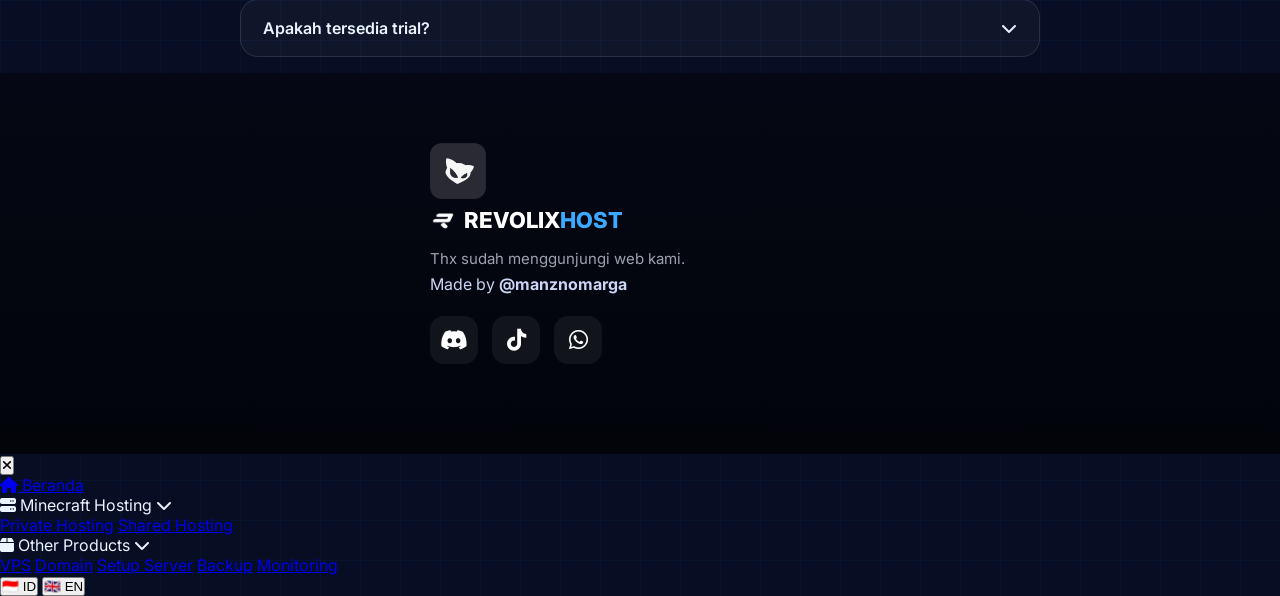
==== commit 3eaae654: "Update index.html" ====
--- a/index.html
+++ b/index.html
@@ -1073,11 +1073,11 @@
       <div class="package-content">
         <div>
           <h3 class="package-title">Lite Hosting</h3>
-          <div class="package-price">Rp5.000 <span>/bulan</span></div>
+          <div class="package-price">Rp6.500 <span>/bulan</span></div>
 
           <div class="package-spec">
             <div class="spec-item">
-              <i class="fa-solid fa-microchip"></i> AMD EPYC
+              <i class="fa-solid fa-microchip"></i> INTEL PLATINUM 8370C 
             </div>
             <div class="spec-item">
               <i class="fa-solid fa-memory"></i> 1 – 16 GB RAM
